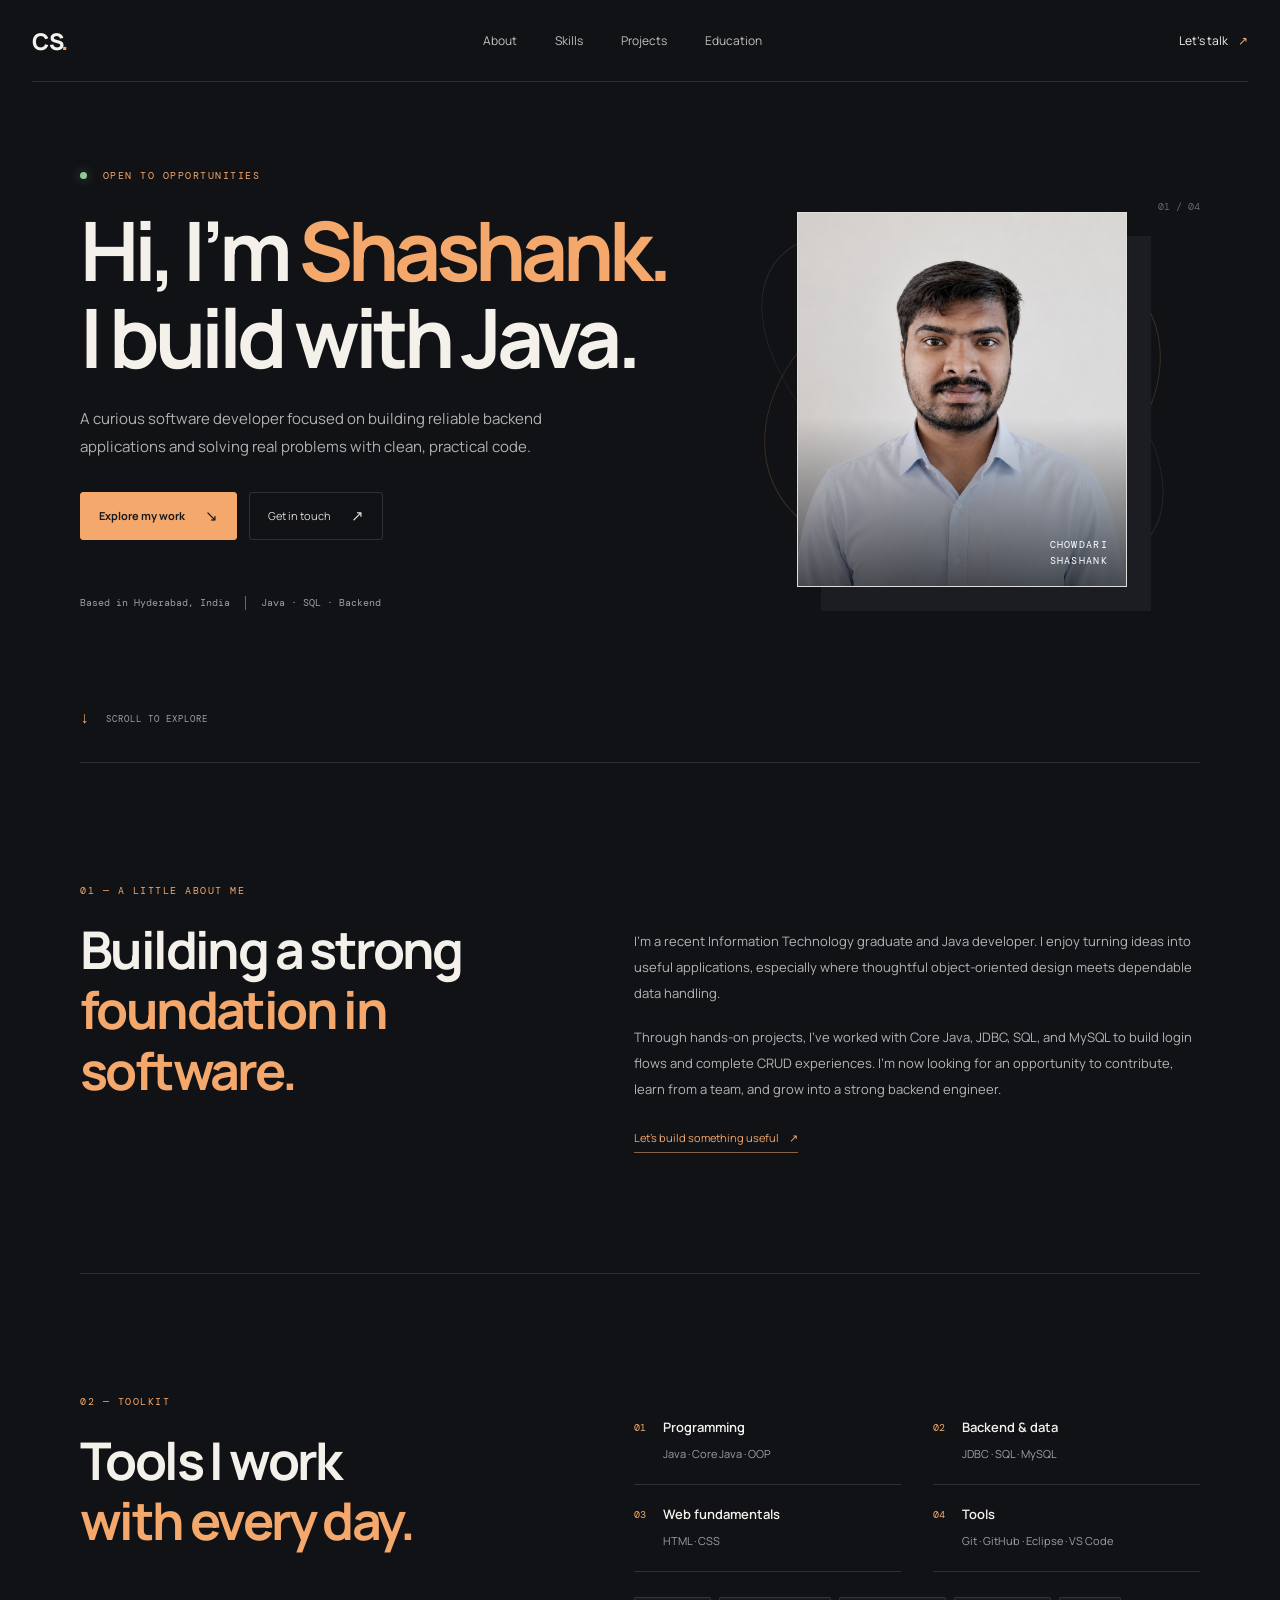
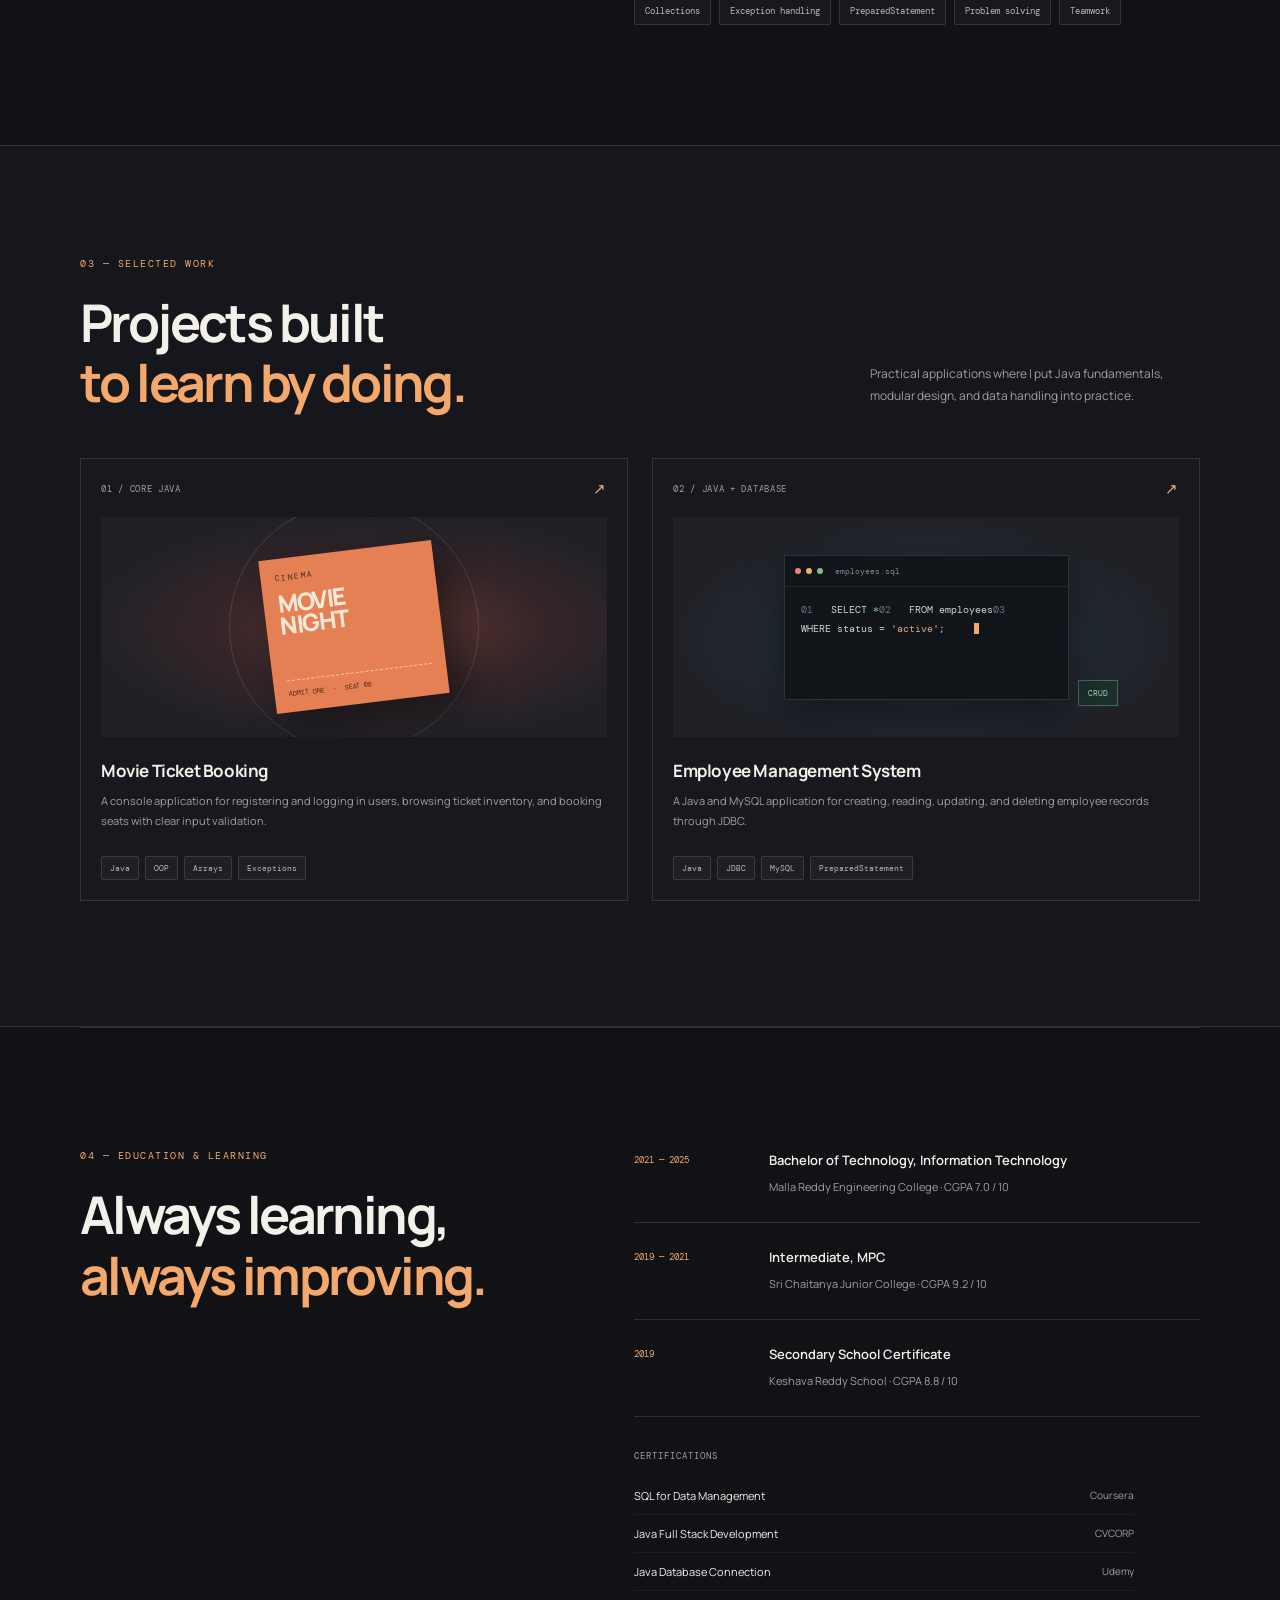
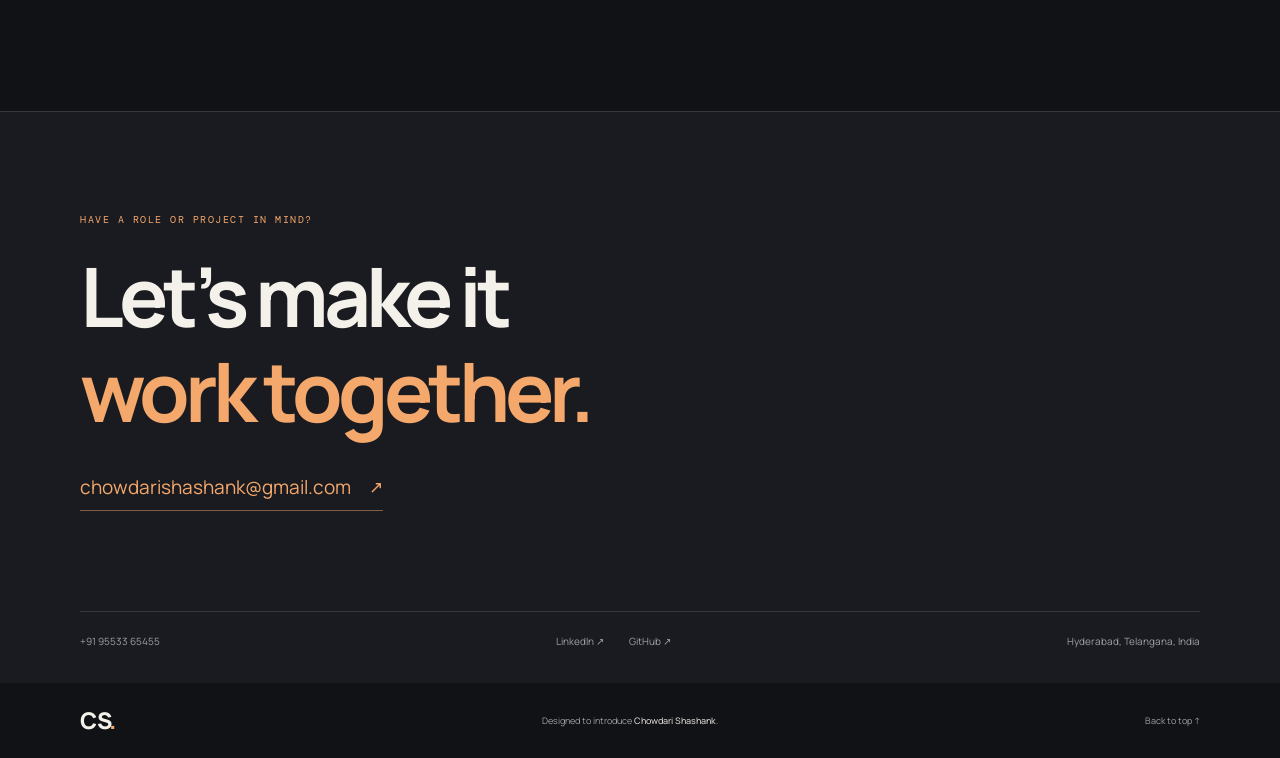
==== test/index.html @ 95295373 "Initial commit" ====
<!doctype html>
<html lang="en">
<head>
  <meta charset="UTF-8">
  <meta name="viewport" content="width=device-width, initial-scale=1">
  <meta name="theme-color" content="#101216">
  <meta name="description" content="Portfolio of Chowdari Shashank, a Java developer focused on backend development and database-driven applications.">
  <title>Chowdari Shashank | Java Developer</title>
  <link rel="stylesheet" href="styles.css">
</head>
<body>
  <header class="site-header">
    <a class="brand" href="#home" aria-label="Shashank home">CS<span>.</span></a>
    <nav class="main-nav" aria-label="Main navigation">
      <a href="#about">About</a>
      <a href="#skills">Skills</a>
      <a href="#projects">Projects</a>
      <a href="#education">Education</a>
    </nav>
    <a class="header-contact" href="#contact">Let’s talk <span aria-hidden="true">↗</span></a>
  </header>

  <main>
    <section class="hero section-wrap" id="home">
      <div class="hero-copy">
        <p class="eyebrow"><span class="status-dot"></span> OPEN TO OPPORTUNITIES</p>
        <h1>Hi, I’m <span>Shashank.</span><br>I build with Java.</h1>
        <p class="hero-description">A curious software developer focused on building reliable backend applications and solving real problems with clean, practical code.</p>
        <div class="hero-actions">
          <a class="button button-primary" href="#projects">Explore my work <span aria-hidden="true">↘</span></a>
          <a class="button button-quiet" href="mailto:chowdarishashank@gmail.com">Get in touch <span aria-hidden="true">↗</span></a>
        </div>
        <div class="hero-meta">
          <span>Based in Hyderabad, India</span>
          <span class="meta-divider"></span>
          <span>Java · SQL · Backend</span>
        </div>
      </div>
      <div class="hero-visual">
        <div class="photo-frame">
          <img src="profile.jpg" alt="Portrait of Chowdari Shashank">
          <span class="photo-label">CHOWDARI<br>SHASHANK</span>
        </div>
        <span class="orbit orbit-one" aria-hidden="true"></span>
        <span class="orbit orbit-two" aria-hidden="true"></span>
        <span class="hero-index" aria-hidden="true">01 / 04</span>
      </div>
      <a class="scroll-cue" href="#about"><span aria-hidden="true">↓</span> SCROLL TO EXPLORE</a>
    </section>

    <section class="content-section section-wrap" id="about">
      <div class="section-heading">
        <p class="eyebrow">01 — A LITTLE ABOUT ME</p>
        <h2>Building a strong<br><span>foundation in software.</span></h2>
      </div>
      <div class="about-copy">
        <p>I’m a recent Information Technology graduate and Java developer. I enjoy turning ideas into useful applications, especially where thoughtful object-oriented design meets dependable data handling.</p>
        <p>Through hands-on projects, I’ve worked with Core Java, JDBC, SQL, and MySQL to build login flows and complete CRUD experiences. I’m now looking for an opportunity to contribute, learn from a team, and grow into a strong backend engineer.</p>
        <a class="text-link" href="mailto:chowdarishashank@gmail.com">Let’s build something useful <span aria-hidden="true">↗</span></a>
      </div>
    </section>

    <section class="content-section skills-section section-wrap" id="skills">
      <div class="section-heading">
        <p class="eyebrow">02 — TOOLKIT</p>
        <h2>Tools I work<br><span>with every day.</span></h2>
      </div>
      <div class="skill-groups">
        <article class="skill-group"><span class="skill-number">01</span><div><h3>Programming</h3><p>Java · Core Java · OOP</p></div></article>
        <article class="skill-group"><span class="skill-number">02</span><div><h3>Backend &amp; data</h3><p>JDBC · SQL · MySQL</p></div></article>
        <article class="skill-group"><span class="skill-number">03</span><div><h3>Web fundamentals</h3><p>HTML · CSS</p></div></article>
        <article class="skill-group"><span class="skill-number">04</span><div><h3>Tools</h3><p>Git · GitHub · Eclipse · VS Code</p></div></article>
        <div class="skill-tags" aria-label="Additional strengths"><span>Collections</span><span>Exception handling</span><span>PreparedStatement</span><span>Problem solving</span><span>Teamwork</span></div>
      </div>
    </section>

    <section class="projects-section" id="projects">
      <div class="section-wrap">
        <div class="projects-intro">
          <div class="section-heading"><p class="eyebrow">03 — SELECTED WORK</p><h2>Projects built<br><span>to learn by doing.</span></h2></div>
          <p>Practical applications where I put Java fundamentals, modular design, and data handling into practice.</p>
        </div>
        <div class="project-grid">
          <article class="project-card">
            <div class="project-topline"><span>01 / CORE JAVA</span><span aria-hidden="true">↗</span></div>
            <div class="project-art ticket-art" aria-hidden="true"><div class="ticket-card"><span class="ticket-mark">CINEMA</span><span class="ticket-title">MOVIE<br>NIGHT</span><span class="ticket-line"></span><span class="ticket-detail">ADMIT ONE&nbsp; · &nbsp;SEAT 08</span></div><span class="art-orbit"></span></div>
            <h3>Movie Ticket Booking</h3>
            <p>A console application for registering and logging in users, browsing ticket inventory, and booking seats with clear input validation.</p>
            <div class="project-tags"><span>Java</span><span>OOP</span><span>Arrays</span><span>Exceptions</span></div>
          </article>
          <article class="project-card">
            <div class="project-topline"><span>02 / JAVA + DATABASE</span><span aria-hidden="true">↗</span></div>
            <div class="project-art database-art" aria-hidden="true"><div class="database-window"><div class="window-dots"><i></i><i></i><i></i><span>employees.sql</span></div><div class="code-lines"><span><b>01</b> SELECT <em>*</em></span><span><b>02</b> FROM employees</span><span><b>03</b> WHERE status = <i>'active'</i>;</span><span class="code-cursor"></span></div></div><span class="db-badge">CRUD</span></div>
            <h3>Employee Management System</h3>
            <p>A Java and MySQL application for creating, reading, updating, and deleting employee records through JDBC.</p>
            <div class="project-tags"><span>Java</span><span>JDBC</span><span>MySQL</span><span>PreparedStatement</span></div>
          </article>
        </div>
      </div>
    </section>

    <section class="content-section education-section section-wrap" id="education">
      <div class="section-heading"><p class="eyebrow">04 — EDUCATION &amp; LEARNING</p><h2>Always learning,<br><span>always improving.</span></h2></div>
      <div class="education-content">
        <article class="education-item"><span class="education-date">2021 — 2025</span><div><h3>Bachelor of Technology, Information Technology</h3><p>Malla Reddy Engineering College · CGPA 7.0 / 10</p></div></article>
        <article class="education-item"><span class="education-date">2019 — 2021</span><div><h3>Intermediate, MPC</h3><p>Sri Chaitanya Junior College · CGPA 9.2 / 10</p></div></article>
        <article class="education-item"><span class="education-date">2019</span><div><h3>Secondary School Certificate</h3><p>Keshava Reddy School · CGPA 8.8 / 10</p></div></article>
        <div class="certifications"><h3>Certifications</h3><p>SQL for Data Management <span>Coursera</span></p><p>Java Full Stack Development <span>CVCORP</span></p><p>Java Database Connection <span>Udemy</span></p></div>
      </div>
    </section>

    <section class="contact-section" id="contact">
      <div class="section-wrap contact-inner">
        <p class="eyebrow">HAVE A ROLE OR PROJECT IN MIND?</p>
        <h2>Let’s make it<br><span>work together.</span></h2>
        <a class="contact-email" href="mailto:chowdarishashank@gmail.com">chowdarishashank@gmail.com <span aria-hidden="true">↗</span></a>
        <div class="contact-bottom">
          <a href="tel:+919553365455">+91 95533 65455</a>
          <div class="social-links"><a href="https://www.linkedin.com/in/shashankchowdari" target="_blank" rel="noreferrer">LinkedIn ↗</a><a href="https://github.com/Shashank9871" target="_blank" rel="noreferrer">GitHub ↗</a></div>
          <span>Hyderabad, Telangana, India</span>
        </div>
      </div>
    </section>
  </main>

  <footer class="site-footer section-wrap">
    <a class="brand" href="#home">CS<span>.</span></a>
    <p>Designed to introduce <strong>Chowdari Shashank</strong>.</p>
    <a href="#home">Back to top ↑</a>
  </footer>
</body>
</html>
---- test/styles.css ----
@import url('https://fonts.googleapis.com/css2?family=DM+Mono:wght@400;500&family=Manrope:wght@400;500;600;700;800&display=swap');

:root {
  color-scheme: dark;
  --bg: #101216;
  --surface: #17191f;
  --surface-light: #1e2027;
  --text: #f4f1eb;
  --muted: #a09fa5;
  --faint: #66666f;
  --accent: #f5a86b;
  --line: rgba(255, 255, 255, .12);
  font-family: 'Manrope', Arial, sans-serif;
  font-synthesis: none;
  text-rendering: optimizeLegibility;
  scroll-behavior: smooth;
  background: var(--bg);
}

* { box-sizing: border-box; }
body { margin: 0; color: var(--text); background: var(--bg); }
a { color: inherit; text-decoration: none; }
button, a { -webkit-tap-highlight-color: transparent; }
::selection { color: var(--bg); background: var(--accent); }
.section-wrap { width: min(1120px, calc(100% - 64px)); margin-inline: auto; }

.site-header {
  height: 82px;
  width: min(1280px, calc(100% - 64px));
  margin: auto;
  display: flex;
  align-items: center;
  justify-content: space-between;
  border-bottom: 1px solid var(--line);
}
.brand { font-size: 23px; font-weight: 800; letter-spacing: -1.5px; }
.brand span { color: var(--accent); }
.main-nav { display: flex; align-items: center; gap: 38px; color: #c3c0c0; font-size: 12px; }
.main-nav a, .header-contact, .social-links a, .site-footer a { transition: color .2s ease; }
.main-nav a:hover, .header-contact:hover, .social-links a:hover, .site-footer a:hover { color: var(--accent); }
.header-contact { font-size: 12px; }
.header-contact span { color: var(--accent); margin-left: 8px; }

.hero {
  min-height: 680px;
  position: relative;
  display: grid;
  grid-template-columns: 1.15fr .85fr;
  align-items: center;
  padding-top: 44px;
  padding-bottom: 90px;
}
.hero-copy { position: relative; z-index: 1; padding-bottom: 20px; }
.eyebrow { color: var(--accent); font: 10px/1.5 'DM Mono', monospace; letter-spacing: 1.5px; margin: 0 0 24px; }
.status-dot { display: inline-block; width: 7px; height: 7px; margin-right: 8px; border-radius: 50%; background: #91c995; box-shadow: 0 0 12px #91c99577; }
h1, h2, h3, p { margin-top: 0; }
.hero h1 { font-size: clamp(48px, 6.5vw, 82px); line-height: 1.06; letter-spacing: -5px; margin-bottom: 24px; }
.hero h1 span, .section-heading h2 span, .contact-inner h2 span { color: var(--accent); }
.hero-description { max-width: 470px; color: #b3b0b0; font-size: 15px; line-height: 1.9; margin-bottom: 30px; }
.hero-actions { display: flex; flex-wrap: wrap; align-items: center; gap: 12px; }
.button { min-height: 48px; display: inline-flex; align-items: center; justify-content: center; gap: 20px; padding: 0 18px; border: 1px solid var(--line); border-radius: 3px; font-size: 11px; transition: transform .2s, background .2s, border-color .2s; }
.button:hover { transform: translateY(-2px); border-color: var(--accent); }
.button-primary { color: #17191f; background: var(--accent); border-color: var(--accent); font-weight: 700; }
.button-primary:hover { background: #ffba83; }
.button-quiet { color: #ddd9d4; }
.button span { font-size: 15px; }
.hero-meta { display: flex; align-items: center; gap: 15px; margin-top: 56px; color: var(--muted); font: 10px 'DM Mono', monospace; }
.meta-divider { height: 14px; width: 1px; background: var(--faint); }
.hero-visual { height: 450px; position: relative; display: grid; place-items: center; }
.photo-frame { position: relative; z-index: 1; width: min(330px, 78%); height: 375px; overflow: hidden; border: 1px solid #ffffff30; background: #d9d6d1; box-shadow: 24px 24px 0 #1b1d23; }
.photo-frame::after { position: absolute; content: ""; inset: 0; background: linear-gradient(180deg, transparent 55%, #101216b8); }
.photo-frame img { width: 100%; height: 100%; display: block; object-fit: cover; object-position: center 25%; filter: saturate(.75); }
.photo-label { position: absolute; z-index: 1; right: 18px; bottom: 17px; color: white; font: 10px/1.6 'DM Mono', monospace; letter-spacing: 1.3px; text-align: right; }
.orbit { position: absolute; display: block; border: 1px solid #f5a86b31; border-radius: 50%; }
.orbit-one { width: 415px; height: 415px; transform: rotate(-24deg) scaleY(.69); }
.orbit-two { width: 465px; height: 465px; transform: rotate(36deg) scaleY(.52); border-color: #ffffff18; }
.hero-index { position: absolute; top: 26px; right: 0; color: var(--faint); font: 10px 'DM Mono', monospace; }
.scroll-cue { position: absolute; bottom: 34px; left: 0; color: var(--muted); font: 9px 'DM Mono', monospace; letter-spacing: 1px; }
.scroll-cue span { color: var(--accent); font-size: 16px; margin-right: 9px; vertical-align: -1px; }

.content-section { display: grid; grid-template-columns: .9fr 1.1fr; gap: 90px; padding-top: 120px; padding-bottom: 120px; border-top: 1px solid var(--line); }
.section-heading .eyebrow { margin-bottom: 22px; }
.section-heading h2, .contact-inner h2 { font-size: clamp(34px, 4.2vw, 52px); line-height: 1.16; letter-spacing: -2.6px; margin: 0; }
.about-copy { padding-top: 45px; }
.about-copy p { max-width: 590px; color: #b7b4b4; font-size: 13px; line-height: 2; margin-bottom: 18px; }
.text-link { display: inline-block; margin-top: 10px; padding-bottom: 7px; border-bottom: 1px solid #f5a86b85; color: var(--accent); font-size: 11px; }
.text-link span { margin-left: 8px; }
.skills-section { align-items: start; }
.skill-groups { display: grid; grid-template-columns: 1fr 1fr; column-gap: 32px; padding-top: 4px; }
.skill-group { display: flex; gap: 17px; padding: 20px 0; border-bottom: 1px solid var(--line); }
.skill-number { color: var(--accent); font: 10px 'DM Mono', monospace; padding-top: 3px; }
.skill-group h3, .education-item h3, .certifications h3 { margin: 0 0 8px; font-size: 13px; font-weight: 600; }
.skill-group p, .education-item p { margin: 0; color: var(--muted); font-size: 11px; line-height: 1.8; }
.skill-tags { grid-column: 1 / -1; display: flex; flex-wrap: wrap; gap: 8px; padding-top: 25px; }
.skill-tags span, .project-tags span { padding: 7px 10px; color: #bbb7b3; background: #ffffff08; border: 1px solid var(--line); border-radius: 2px; font: 9px 'DM Mono', monospace; }

.projects-section { padding: 110px 0 125px; background: #15171c; border-block: 1px solid var(--line); }
.projects-intro { display: flex; align-items: end; justify-content: space-between; gap: 35px; margin-bottom: 45px; }
.projects-intro > p { max-width: 330px; margin: 0 0 5px; color: var(--muted); font-size: 12px; line-height: 1.9; }
.project-grid { display: grid; grid-template-columns: 1fr 1fr; gap: 24px; }
.project-card { min-width: 0; padding: 20px; background: var(--surface); border: 1px solid var(--line); transition: border-color .2s, transform .2s; }
.project-card:hover { transform: translateY(-4px); border-color: #f5a86b78; }
.project-topline { display: flex; align-items: center; justify-content: space-between; color: var(--muted); font: 9px 'DM Mono', monospace; letter-spacing: .7px; }
.project-topline span:last-child { color: var(--accent); font-size: 15px; }
.project-art { height: 220px; position: relative; display: grid; place-items: center; overflow: hidden; margin: 18px 0 22px; background: #202127; }
.ticket-art { background: radial-gradient(ellipse at 55% 50%, #663a30 0, #352529 42%, #202127 74%); }
.ticket-card { z-index: 1; display: flex; flex-direction: column; width: 174px; height: 154px; padding: 14px; transform: rotate(-7deg); color: #f4e8d9; background: #e57f54; box-shadow: 12px 14px 35px #08090b88; }
.ticket-mark { color: #4b2821; font: 8px 'DM Mono', monospace; letter-spacing: 1.5px; }
.ticket-title { margin-top: 10px; font-size: 24px; font-weight: 800; line-height: .92; letter-spacing: -1.5px; }
.ticket-line { width: 100%; margin-top: auto; border-top: 1px dashed #f6c7a2; }
.ticket-detail { padding-top: 8px; color: #542b23; font: 7px 'DM Mono', monospace; }
.art-orbit { position: absolute; width: 250px; height: 250px; border: 1px solid #ffffff20; border-radius: 50%; }
.database-art { background: radial-gradient(ellipse at 50% 55%, #263743, #202127 70%); }
.database-window { z-index: 1; width: min(285px, 84%); height: 145px; background: #11151a; border: 1px solid #ffffff20; box-shadow: 0 15px 35px #090b0e8a; }
.window-dots { height: 31px; display: flex; align-items: center; gap: 5px; padding: 0 10px; border-bottom: 1px solid #ffffff13; }
.window-dots i { width: 6px; height: 6px; border-radius: 50%; background: #e48973; }
.window-dots i:nth-child(2) { background: #e9b36b; }
.window-dots i:nth-child(3) { background: #86b98b; }
.window-dots span { margin-left: 7px; color: #818993; font: 8px 'DM Mono', monospace; }
.code-lines { padding: 13px 16px; color: #d0d3d5; font: 10px/1.9 'DM Mono', monospace; }
.code-lines b { margin-right: 12px; color: #65707c; font-weight: 400; }
.code-lines em { color: #82c5ad; font-style: normal; }
.code-lines i { color: #dda77c; font-style: normal; }
.code-cursor { display: inline-block; width: 5px; height: 11px; margin-left: 29px; background: var(--accent); vertical-align: -2px; }
.db-badge { position: absolute; right: 12%; bottom: 14%; padding: 7px 9px; color: #a9d7c4; border: 1px solid #a9d7c455; background: #1c302c; font: 8px 'DM Mono', monospace; }
.project-card h3 { margin: 0 0 9px; font-size: 17px; letter-spacing: -.4px; }
.project-card > p { min-height: 48px; margin: 0 0 17px; color: var(--muted); font-size: 11px; line-height: 1.8; }
.project-tags { display: flex; flex-wrap: wrap; gap: 6px; }
.project-tags span { padding: 6px 8px; font-size: 8px; }

.education-content { padding-top: 3px; }
.education-item { display: grid; grid-template-columns: 115px 1fr; gap: 20px; padding: 0 0 25px; margin-bottom: 25px; border-bottom: 1px solid var(--line); }
.education-date { color: var(--accent); font: 9px 'DM Mono', monospace; padding-top: 3px; }
.certifications { padding-top: 8px; }
.certifications h3 { margin-bottom: 15px; color: var(--muted); font: 9px 'DM Mono', monospace; letter-spacing: 1px; text-transform: uppercase; }
.certifications p { display: flex; justify-content: space-between; gap: 20px; max-width: 500px; padding: 11px 0; margin: 0; border-bottom: 1px solid #ffffff0d; font-size: 11px; }
.certifications p span { color: var(--muted); font-size: 10px; }

.contact-section { padding: 100px 0 35px; background: #1a1b20; border-top: 1px solid var(--line); }
.contact-inner > .eyebrow { margin-bottom: 22px; }
.contact-inner h2 { font-size: clamp(48px, 7vw, 82px); letter-spacing: -5px; }
.contact-email { display: inline-flex; align-items: center; gap: 18px; margin-top: 35px; padding-bottom: 10px; border-bottom: 1px solid #f5a86b78; color: var(--accent); font-size: clamp(14px, 2vw, 19px); }
.contact-email span { font-size: 17px; }
.contact-bottom { display: flex; justify-content: space-between; gap: 20px; margin-top: 100px; padding-top: 22px; border-top: 1px solid var(--line); color: var(--muted); font-size: 10px; }
.social-links { display: flex; gap: 25px; }
.site-footer { min-height: 75px; display: flex; align-items: center; justify-content: space-between; color: var(--muted); }
.site-footer .brand { color: var(--text); }
.site-footer p, .site-footer a:not(.brand) { margin: 0; font-size: 9px; }
.site-footer strong { color: #d7d2cc; font-weight: 500; }

@media (max-width: 800px) {
  .section-wrap, .site-header { width: min(100% - 40px, 620px); }
  .site-header { height: 70px; }
  .main-nav { gap: 18px; }
  .hero { min-height: auto; grid-template-columns: 1fr .78fr; gap: 12px; padding-top: 90px; padding-bottom: 100px; }
  .hero h1 { font-size: clamp(45px, 8vw, 68px); letter-spacing: -3.5px; }
  .hero-visual { height: 350px; }
  .photo-frame { height: 300px; }
  .orbit-one { width: 340px; height: 340px; }
  .orbit-two { width: 380px; height: 380px; }
  .content-section { gap: 45px; padding-top: 85px; padding-bottom: 85px; }
  .projects-section { padding: 85px 0; }
}

@media (max-width: 600px) {
  .section-wrap, .site-header { width: calc(100% - 36px); }
  .site-header { height: 65px; }
  .main-nav { gap: 13px; font-size: 10px; }
  .main-nav a:nth-child(2), .main-nav a:nth-child(4) { display: none; }
  .header-contact { font-size: 10px; }
  .hero { display: flex; flex-direction: column; align-items: stretch; gap: 32px; padding-top: 66px; padding-bottom: 80px; }
  .hero-copy { padding: 0; }
  .hero h1 { font-size: clamp(48px, 13vw, 70px); letter-spacing: -3.5px; }
  .hero-description { font-size: 13px; }
  .hero-meta { margin-top: 30px; font-size: 8px; gap: 10px; }
  .hero-visual { height: 340px; }
  .photo-frame { width: 245px; height: 300px; }
  .orbit-one { width: 340px; height: 340px; }
  .orbit-two { width: 380px; height: 380px; }
  .hero-index { top: 0; right: 12px; }
  .scroll-cue { bottom: 28px; }
  .content-section { display: block; padding-top: 72px; padding-bottom: 72px; }
  .section-heading h2 { font-size: 39px; }
  .about-copy { padding-top: 30px; }
  .about-copy p { font-size: 12px; }
  .skill-groups { margin-top: 28px; column-gap: 15px; }
  .skill-group { gap: 10px; }
  .skill-group p { font-size: 9px; }
  .skill-tags { gap: 6px; }
  .skill-tags span { padding: 7px; font-size: 8px; }
  .projects-section { padding: 72px 0; }
  .projects-intro { display: block; margin-bottom: 28px; }
  .projects-intro > p { margin-top: 20px; }
  .project-grid { grid-template-columns: 1fr; gap: 16px; }
  .project-card { padding: 15px; }
  .project-art { height: 195px; }
  .education-item { grid-template-columns: 88px 1fr; gap: 12px; }
  .education-item h3 { font-size: 11px; line-height: 1.6; }
  .education-item p { font-size: 9px; }
  .certifications p { font-size: 10px; }
  .contact-section { padding-top: 72px; }
  .contact-inner h2 { font-size: 55px; letter-spacing: -3.5px; }
  .contact-email { font-size: 13px; }
  .contact-bottom { flex-wrap: wrap; margin-top: 70px; font-size: 9px; }
  .social-links { order: 3; width: 100%; }
  .site-footer { min-height: 68px; }
  .site-footer p { display: none; }
}

@media (prefers-reduced-motion: reduce) {
  *, *::before, *::after { scroll-behavior: auto !important; transition-duration: .01ms !important; }
}
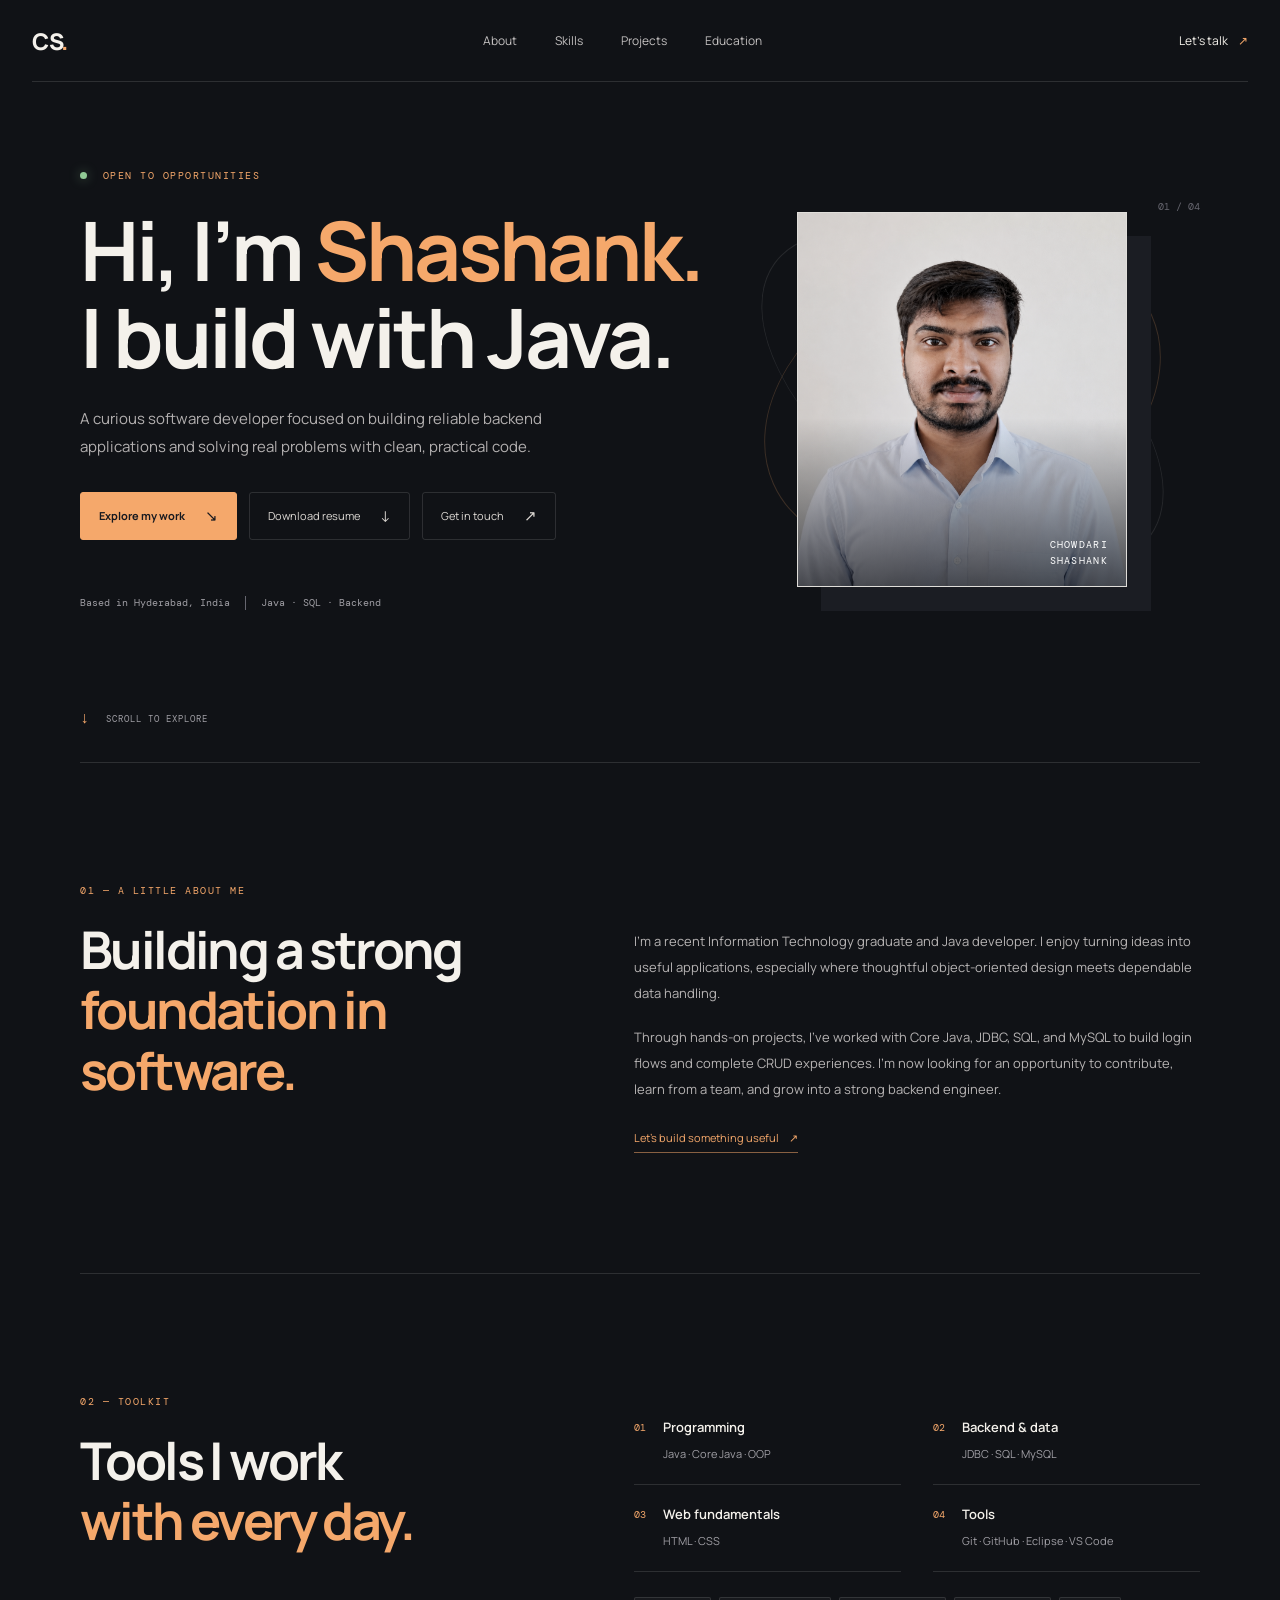
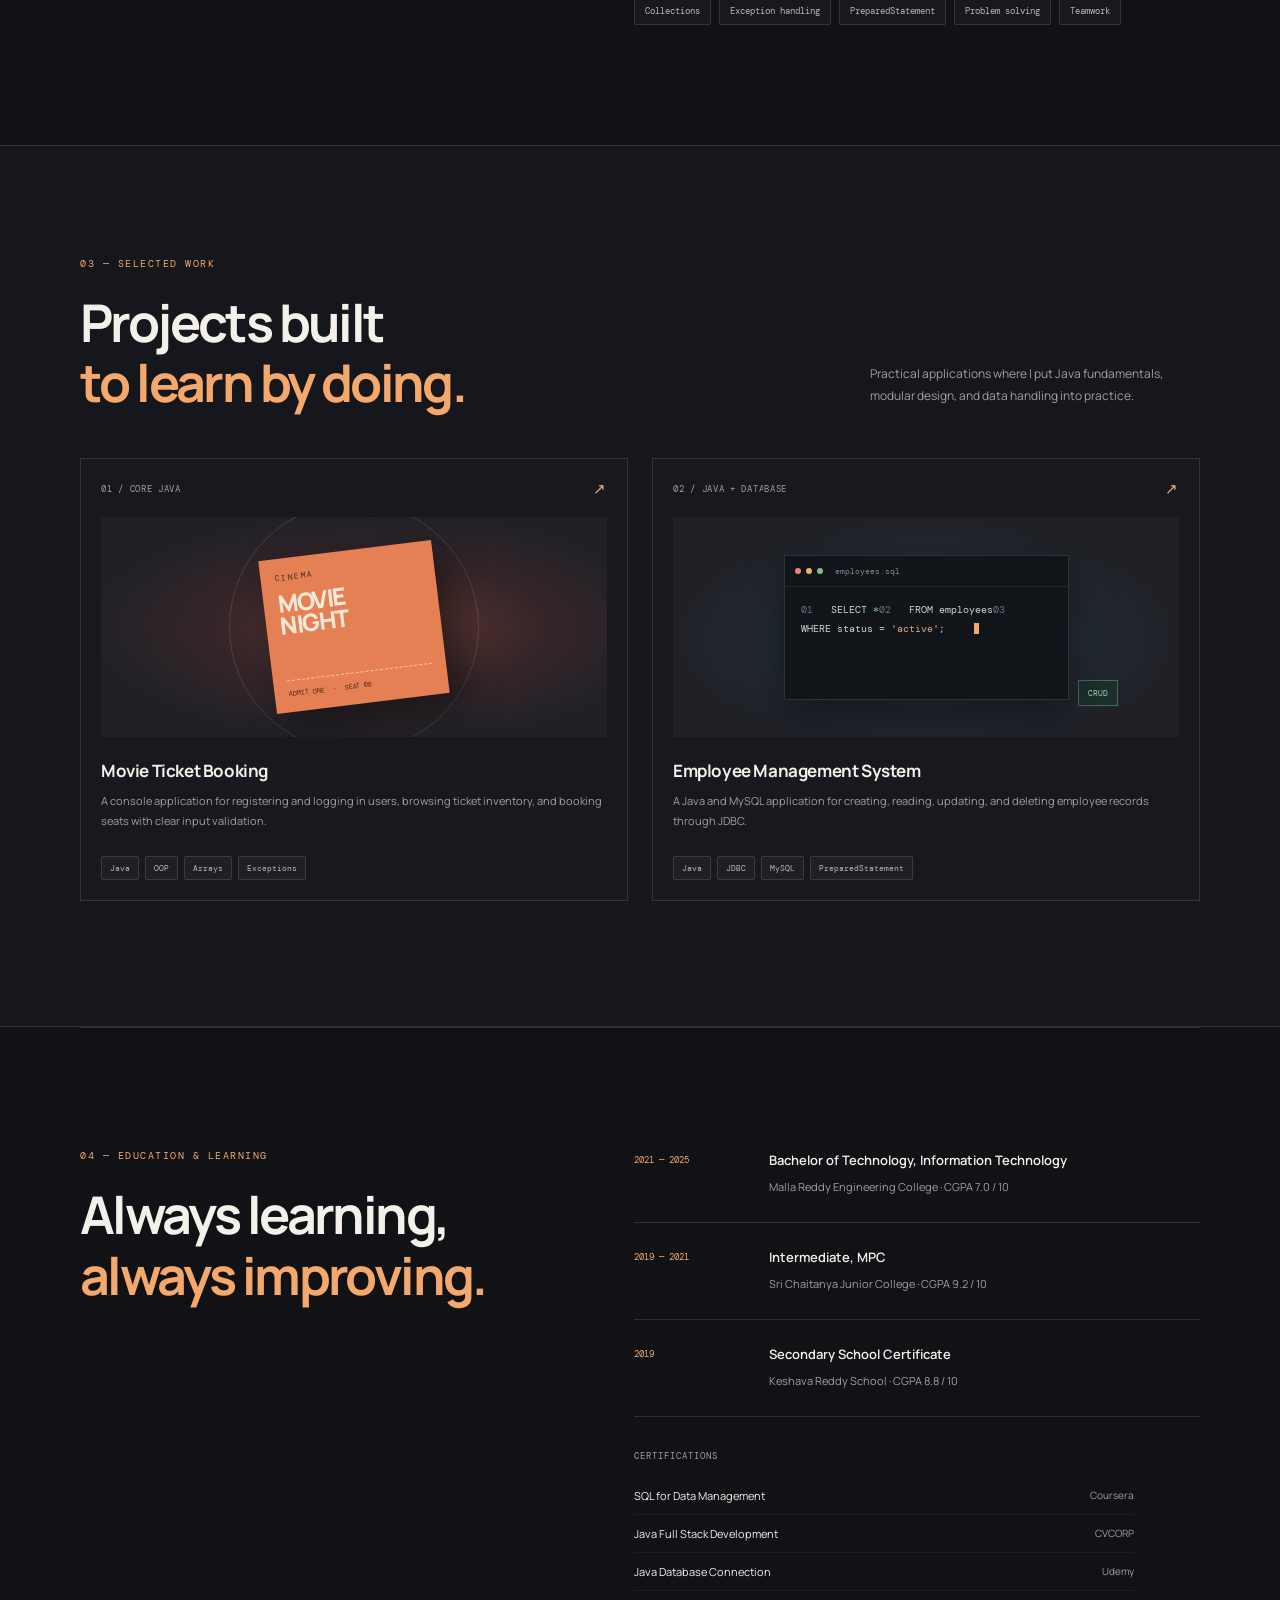
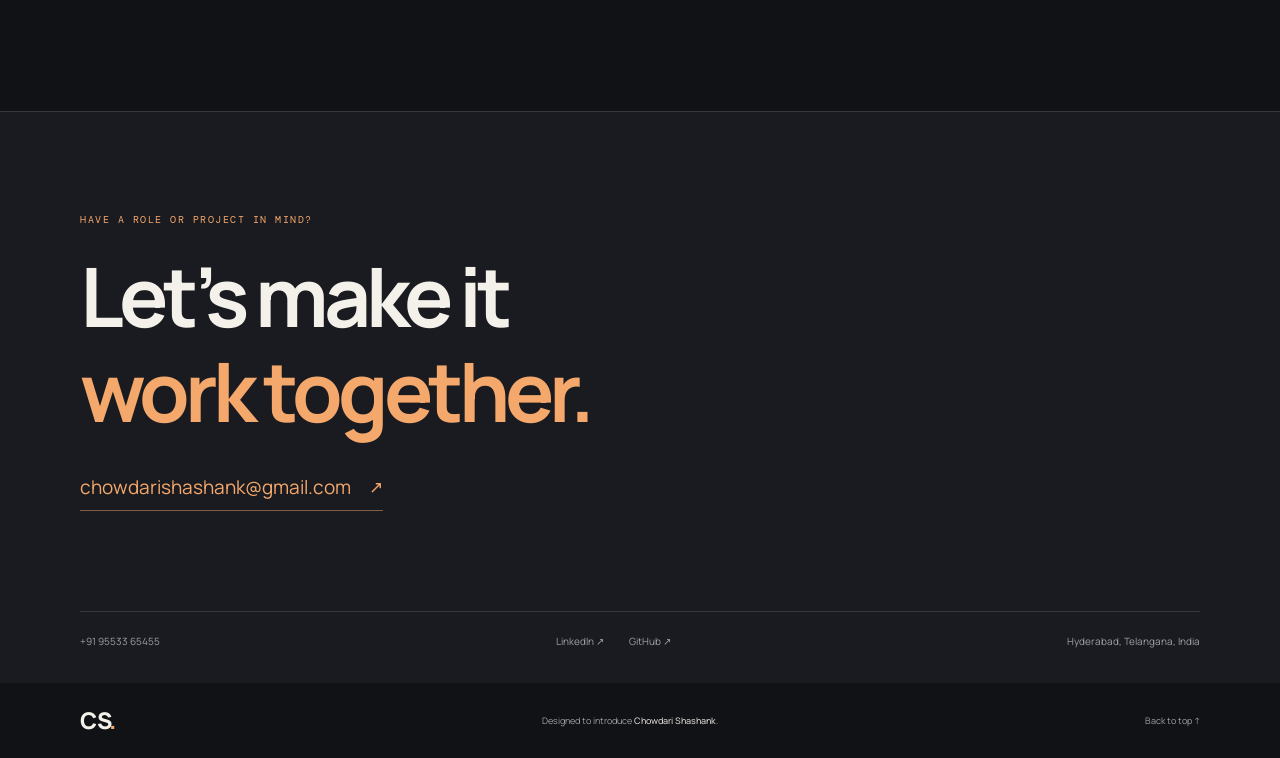
==== commit 636d3786: "Update Portfolio Design" ====
--- a/test/index.html
+++ b/test/index.html
@@ -28,6 +28,7 @@
         <p class="hero-description">A curious software developer focused on building reliable backend applications and solving real problems with clean, practical code.</p>
         <div class="hero-actions">
           <a class="button button-primary" href="#projects">Explore my work <span aria-hidden="true">↘</span></a>
+          <a class="button button-quiet" href="Chowdari_Shashank_Resume_.docx" download>Download resume <span aria-hidden="true">↓</span></a>
           <a class="button button-quiet" href="mailto:chowdarishashank@gmail.com">Get in touch <span aria-hidden="true">↗</span></a>
         </div>
         <div class="hero-meta">
--- a/test/styles.css
+++ b/test/styles.css
@@ -54,7 +54,7 @@
 .eyebrow { color: var(--accent); font: 10px/1.5 'DM Mono', monospace; letter-spacing: 1.5px; margin: 0 0 24px; }
 .status-dot { display: inline-block; width: 7px; height: 7px; margin-right: 8px; border-radius: 50%; background: #91c995; box-shadow: 0 0 12px #91c99577; }
 h1, h2, h3, p { margin-top: 0; }
-.hero h1 { font-size: clamp(48px, 6.5vw, 82px); line-height: 1.06; letter-spacing: -5px; margin-bottom: 24px; }
+.hero h1 { font-size: clamp(48px, 6.5vw, 82px); line-height: 1.06; letter-spacing: -3px; margin-bottom: 24px; }
 .hero h1 span, .section-heading h2 span, .contact-inner h2 span { color: var(--accent); }
 .hero-description { max-width: 470px; color: #b3b0b0; font-size: 15px; line-height: 1.9; margin-bottom: 30px; }
 .hero-actions { display: flex; flex-wrap: wrap; align-items: center; gap: 12px; }
@@ -66,7 +66,7 @@
 .button span { font-size: 15px; }
 .hero-meta { display: flex; align-items: center; gap: 15px; margin-top: 56px; color: var(--muted); font: 10px 'DM Mono', monospace; }
 .meta-divider { height: 14px; width: 1px; background: var(--faint); }
-.hero-visual { height: 450px; position: relative; display: grid; place-items: center; }
+.hero-visual { height: 450px; position: relative; display: grid; place-items: center; overflow: hidden; }
 .photo-frame { position: relative; z-index: 1; width: min(330px, 78%); height: 375px; overflow: hidden; border: 1px solid #ffffff30; background: #d9d6d1; box-shadow: 24px 24px 0 #1b1d23; }
 .photo-frame::after { position: absolute; content: ""; inset: 0; background: linear-gradient(180deg, transparent 55%, #101216b8); }
 .photo-frame img { width: 100%; height: 100%; display: block; object-fit: cover; object-position: center 25%; filter: saturate(.75); }
@@ -153,7 +153,7 @@
   .site-header { height: 70px; }
   .main-nav { gap: 18px; }
   .hero { min-height: auto; grid-template-columns: 1fr .78fr; gap: 12px; padding-top: 90px; padding-bottom: 100px; }
-  .hero h1 { font-size: clamp(45px, 8vw, 68px); letter-spacing: -3.5px; }
+  .hero h1 { font-size: clamp(45px, 8vw, 68px); letter-spacing: -2.5px; }
   .hero-visual { height: 350px; }
   .photo-frame { height: 300px; }
   .orbit-one { width: 340px; height: 340px; }
@@ -170,7 +170,7 @@
   .header-contact { font-size: 10px; }
   .hero { display: flex; flex-direction: column; align-items: stretch; gap: 32px; padding-top: 66px; padding-bottom: 80px; }
   .hero-copy { padding: 0; }
-  .hero h1 { font-size: clamp(48px, 13vw, 70px); letter-spacing: -3.5px; }
+  .hero h1 { font-size: clamp(48px, 13vw, 70px); letter-spacing: -2.5px; }
   .hero-description { font-size: 13px; }
   .hero-meta { margin-top: 30px; font-size: 8px; gap: 10px; }
   .hero-visual { height: 340px; }
